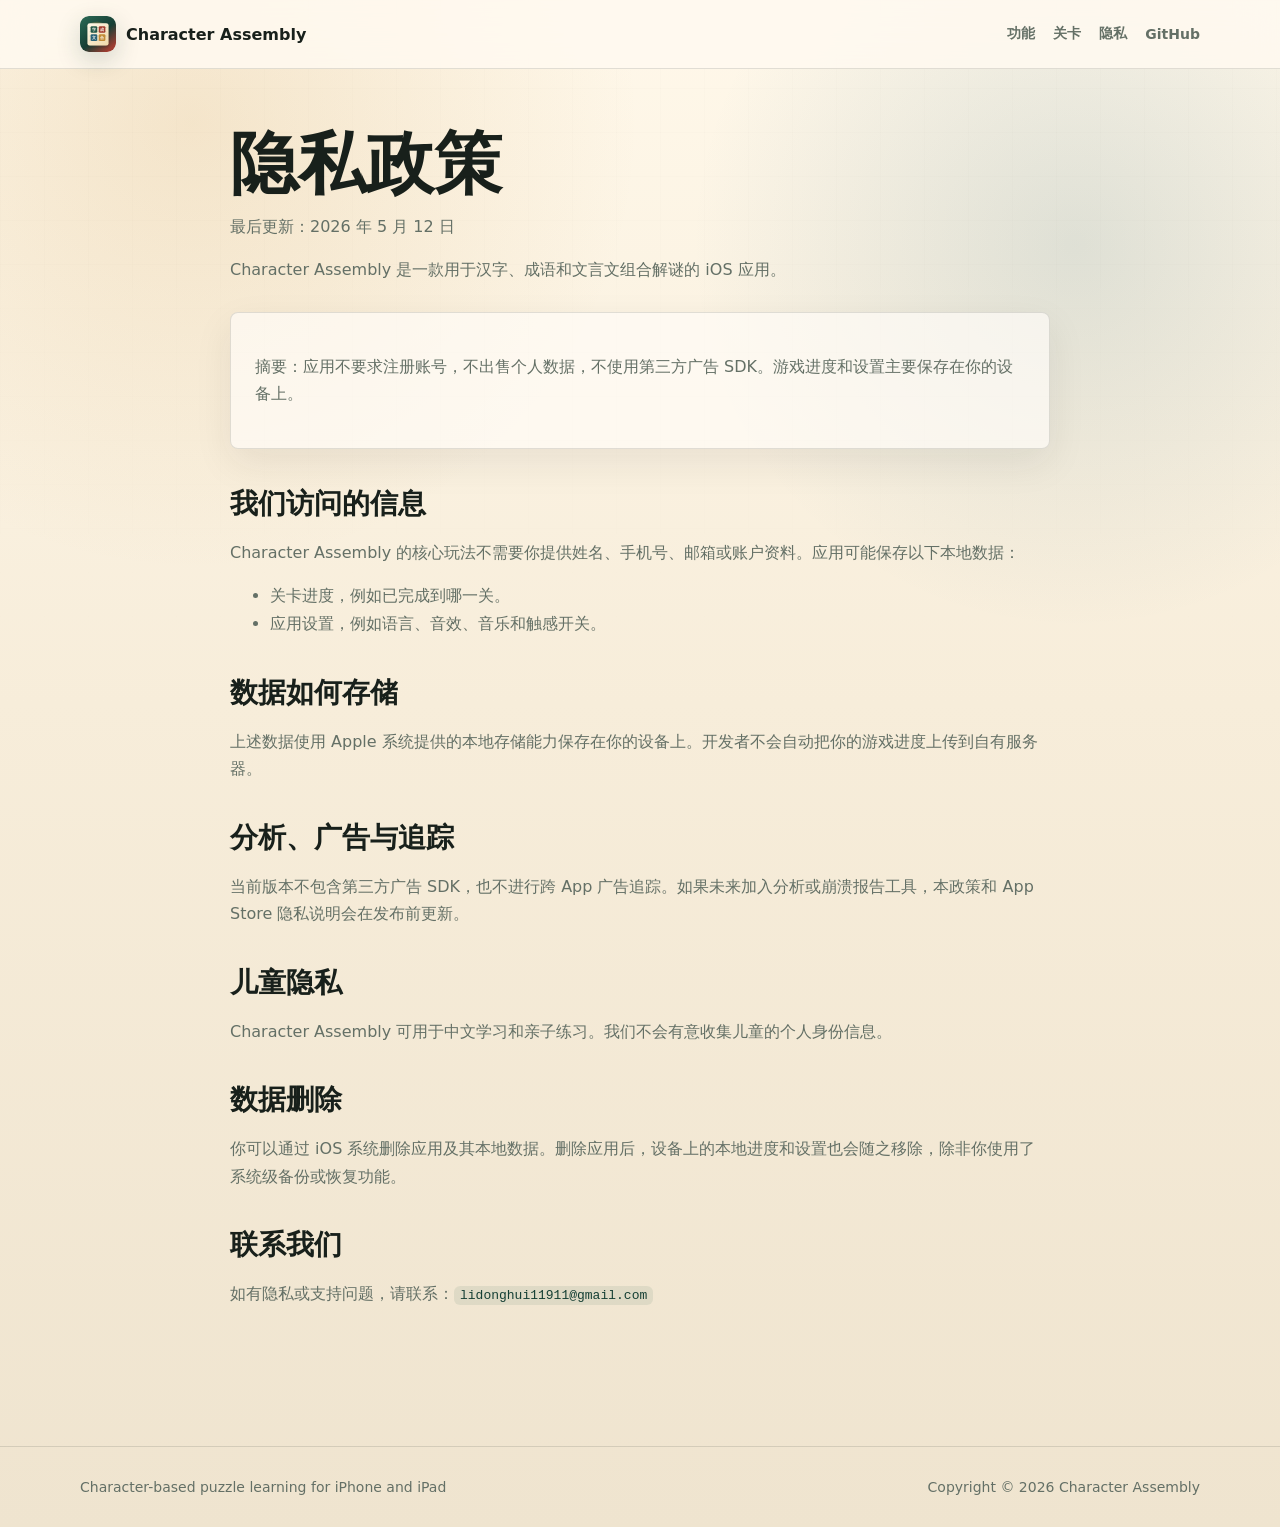
==== privacy/index.html @ bf9aca7c "官网" ====
<!doctype html>
<html lang="zh-CN">
  <head>
    <meta charset="utf-8">
    <meta name="viewport" content="width=device-width, initial-scale=1">
    <title>隐私政策 | Character Assembly</title>
    <meta name="description" content="Character Assembly 隐私政策。">
    <meta name="theme-color" content="#235947">
    <link rel="icon" href="../assets/app-icon.svg" type="image/svg+xml">
    <link rel="stylesheet" href="../assets/site.css">
  </head>
  <body>
    <header class="site-header">
      <nav class="nav" aria-label="Main navigation">
        <a class="brand" href="../">
          <img src="../assets/app-icon.svg" alt="">
          <span>Character Assembly</span>
        </a>
        <div class="nav-links">
          <a href="../#features">功能</a>
          <a href="../#stages">关卡</a>
          <a href="./">隐私</a>
          <a href="https://github.com/PhonixYing/CharacterAssembly" target="_blank" rel="noreferrer">GitHub</a>
        </div>
      </nav>
    </header>

    <main class="doc">
      <h1>隐私政策</h1>
      <p>最后更新：2026 年 5 月 12 日</p>
      <p>Character Assembly 是一款用于汉字、成语和文言文组合解谜的 iOS 应用。</p>

      <div class="privacy-summary">
        <p>摘要：应用不要求注册账号，不出售个人数据，不使用第三方广告 SDK。游戏进度和设置主要保存在你的设备上。</p>
      </div>

      <h2>我们访问的信息</h2>
      <p>Character Assembly 的核心玩法不需要你提供姓名、手机号、邮箱或账户资料。应用可能保存以下本地数据：</p>
      <ul>
        <li>关卡进度，例如已完成到哪一关。</li>
        <li>应用设置，例如语言、音效、音乐和触感开关。</li>
      </ul>

      <h2>数据如何存储</h2>
      <p>上述数据使用 Apple 系统提供的本地存储能力保存在你的设备上。开发者不会自动把你的游戏进度上传到自有服务器。</p>

      <h2>分析、广告与追踪</h2>
      <p>当前版本不包含第三方广告 SDK，也不进行跨 App 广告追踪。如果未来加入分析或崩溃报告工具，本政策和 App Store 隐私说明会在发布前更新。</p>

      <h2>儿童隐私</h2>
      <p>Character Assembly 可用于中文学习和亲子练习。我们不会有意收集儿童的个人身份信息。</p>

      <h2>数据删除</h2>
      <p>你可以通过 iOS 系统删除应用及其本地数据。删除应用后，设备上的本地进度和设置也会随之移除，除非你使用了系统级备份或恢复功能。</p>

      <h2>联系我们</h2>
      <p>如有隐私或支持问题，请联系：<code>lidonghui11911@gmail.com</code></p>
    </main>

    <footer class="site-footer">
      <div class="footer-inner">
        <span>Character-based puzzle learning for iPhone and iPad</span>
        <span>Copyright © 2026 Character Assembly</span>
      </div>
    </footer>
  </body>
</html>
---- assets/site.css ----
:root {
  color-scheme: light;
  --ink: #18201b;
  --muted: #647066;
  --paper: #fffaf0;
  --paper-strong: #fff4dc;
  --line: rgba(45, 55, 47, 0.14);
  --green: #235947;
  --green-strong: #153f34;
  --red: #a33d2f;
  --gold: #c28a34;
  --blue: #2b6478;
  --white: #fffdf8;
  --shadow: 0 22px 70px rgba(36, 42, 34, 0.16);
}

* {
  box-sizing: border-box;
}

html {
  scroll-behavior: smooth;
}

body {
  margin: 0;
  font-family: Inter, ui-sans-serif, system-ui, -apple-system, BlinkMacSystemFont, "Segoe UI", sans-serif;
  color: var(--ink);
  background:
    radial-gradient(circle at 15% 8%, rgba(194, 138, 52, 0.16), transparent 28rem),
    radial-gradient(circle at 84% 16%, rgba(43, 100, 120, 0.14), transparent 24rem),
    linear-gradient(180deg, #fff8ea 0%, #f7edda 46%, #efe4cf 100%);
  min-height: 100vh;
}

body::before {
  content: "";
  position: fixed;
  inset: 0;
  pointer-events: none;
  opacity: 0.34;
  background-image:
    linear-gradient(rgba(24, 32, 27, 0.035) 1px, transparent 1px),
    linear-gradient(90deg, rgba(24, 32, 27, 0.035) 1px, transparent 1px);
  background-size: 44px 44px;
  mask-image: linear-gradient(to bottom, black, transparent 82%);
}

a {
  color: inherit;
  text-decoration: none;
}

img {
  display: block;
  max-width: 100%;
}

.site-header {
  position: sticky;
  top: 0;
  z-index: 20;
  border-bottom: 1px solid var(--line);
  background: rgba(255, 250, 240, 0.86);
  backdrop-filter: blur(18px);
}

.nav {
  width: min(1120px, calc(100% - 32px));
  margin: 0 auto;
  min-height: 68px;
  display: flex;
  align-items: center;
  justify-content: space-between;
  gap: 20px;
}

.brand {
  display: inline-flex;
  align-items: center;
  gap: 10px;
  font-weight: 800;
  letter-spacing: 0;
}

.brand img {
  width: 36px;
  height: 36px;
  border-radius: 9px;
  box-shadow: 0 8px 24px rgba(21, 63, 52, 0.18);
}

.nav-links {
  display: flex;
  align-items: center;
  gap: 18px;
  color: var(--muted);
  font-size: 14px;
  font-weight: 650;
}

.nav-links a:hover {
  color: var(--green);
}

.page {
  width: min(1120px, calc(100% - 32px));
  margin: 0 auto;
}

.hero {
  min-height: calc(100vh - 68px);
  display: grid;
  grid-template-columns: minmax(0, 1.04fr) minmax(320px, 0.96fr);
  gap: 56px;
  align-items: center;
  padding: 64px 0 40px;
}

.eyebrow {
  margin: 0 0 18px;
  color: var(--red);
  font-size: 14px;
  font-weight: 800;
}

h1 {
  margin: 0;
  font-family: ui-serif, "Songti SC", "STSong", Georgia, serif;
  font-size: clamp(48px, 8vw, 96px);
  line-height: 0.94;
  letter-spacing: 0;
}

.hero-subtitle {
  margin: 22px 0 0;
  max-width: 660px;
  font-size: clamp(20px, 3vw, 34px);
  line-height: 1.18;
  font-weight: 760;
  color: #27342c;
}

.hero-copy {
  margin: 20px 0 0;
  max-width: 620px;
  color: var(--muted);
  font-size: 18px;
  line-height: 1.72;
}

.actions {
  display: flex;
  flex-wrap: wrap;
  gap: 12px;
  margin-top: 30px;
}

.button {
  display: inline-flex;
  align-items: center;
  justify-content: center;
  min-height: 44px;
  padding: 0 18px;
  border-radius: 8px;
  border: 1px solid var(--line);
  font-weight: 800;
  font-size: 14px;
}

.button.primary {
  background: var(--green);
  color: white;
  border-color: var(--green);
  box-shadow: 0 12px 28px rgba(21, 63, 52, 0.22);
}

.button.secondary {
  background: rgba(255, 253, 248, 0.72);
  color: var(--green-strong);
}

.hero-visual {
  position: relative;
  min-height: 520px;
}

.hero-visual::before {
  content: "";
  position: absolute;
  inset: 22px 24px auto auto;
  width: 76%;
  height: 80%;
  background: linear-gradient(140deg, rgba(35, 89, 71, 0.18), rgba(194, 138, 52, 0.16));
  border-radius: 8px;
  transform: rotate(3deg);
  filter: blur(1px);
}

.app-card {
  position: relative;
  margin: 0 auto;
  width: min(390px, 100%);
  background: var(--white);
  border: 1px solid rgba(45, 55, 47, 0.18);
  border-radius: 28px;
  box-shadow: var(--shadow);
  overflow: hidden;
}

.app-top {
  padding: 22px;
  color: white;
  background:
    linear-gradient(135deg, rgba(21, 63, 52, 0.96), rgba(43, 100, 120, 0.9)),
    url("app-icon.svg");
  background-size: cover;
}

.app-top-row,
.app-stage-head,
.stage-line,
.tile-pool {
  display: flex;
  align-items: center;
}

.app-top-row {
  justify-content: space-between;
  gap: 14px;
}

.app-icon {
  width: 62px;
  height: 62px;
  border-radius: 16px;
  box-shadow: 0 18px 42px rgba(0, 0, 0, 0.18);
}

.pill {
  padding: 7px 10px;
  border-radius: 999px;
  background: rgba(255, 255, 255, 0.18);
  font-size: 12px;
  font-weight: 800;
}

.app-title {
  margin: 22px 0 8px;
  font-family: ui-serif, "Songti SC", "STSong", Georgia, serif;
  font-size: 34px;
  font-weight: 900;
}

.app-caption {
  margin: 0;
  color: rgba(255, 255, 255, 0.78);
  line-height: 1.6;
}

.stage-panel {
  padding: 20px;
}

.app-stage-head {
  justify-content: space-between;
  margin-bottom: 16px;
}

.app-stage-head strong {
  font-size: 15px;
}

.progress {
  color: var(--red);
  font-size: 13px;
  font-weight: 850;
}

.stage-line {
  gap: 8px;
  margin: 9px 0;
}

.target {
  flex: 1;
  padding: 12px 10px;
  border: 1px solid rgba(35, 89, 71, 0.16);
  border-radius: 8px;
  background: #fff7e7;
  text-align: center;
  font-family: ui-serif, "Songti SC", "STSong", Georgia, serif;
  font-size: 22px;
  font-weight: 850;
}

.target.done {
  color: var(--green);
  background: #edf7ef;
}

.tile-pool {
  flex-wrap: wrap;
  gap: 8px;
  margin-top: 18px;
}

.tile {
  width: 44px;
  height: 44px;
  display: grid;
  place-items: center;
  border-radius: 8px;
  background: var(--green);
  color: white;
  font-family: ui-serif, "Songti SC", "STSong", Georgia, serif;
  font-size: 22px;
  font-weight: 850;
  box-shadow: 0 8px 20px rgba(21, 63, 52, 0.18);
}

.section {
  padding: 72px 0;
}

.section-head {
  max-width: 720px;
  margin-bottom: 28px;
}

.section h2,
.doc h1,
.doc h2 {
  margin: 0;
  font-family: ui-serif, "Songti SC", "STSong", Georgia, serif;
  letter-spacing: 0;
}

.section h2 {
  font-size: clamp(32px, 5vw, 54px);
  line-height: 1.04;
}

.section-head p,
.feature p,
.mode p,
.doc p,
.doc li {
  color: var(--muted);
  line-height: 1.72;
}

.feature-grid {
  display: grid;
  grid-template-columns: repeat(3, minmax(0, 1fr));
  gap: 16px;
}

.feature,
.mode,
.privacy-summary {
  background: rgba(255, 253, 248, 0.68);
  border: 1px solid var(--line);
  border-radius: 8px;
  padding: 24px;
  box-shadow: 0 14px 38px rgba(36, 42, 34, 0.08);
}

.feature-mark {
  width: 42px;
  height: 42px;
  display: grid;
  place-items: center;
  border-radius: 8px;
  margin-bottom: 18px;
  background: var(--green);
  color: white;
  font-family: ui-serif, "Songti SC", "STSong", Georgia, serif;
  font-size: 24px;
  font-weight: 900;
}

.feature h3,
.mode h3 {
  margin: 0 0 10px;
  font-size: 20px;
}

.feature p,
.mode p {
  margin: 0;
}

.modes {
  display: grid;
  grid-template-columns: repeat(3, minmax(0, 1fr));
  gap: 18px;
}

.mode {
  min-height: 252px;
  display: flex;
  flex-direction: column;
}

.mode-label {
  width: 58px;
  height: 58px;
  display: grid;
  place-items: center;
  margin-bottom: 24px;
  border-radius: 8px;
  color: white;
  font-family: ui-serif, "Songti SC", "STSong", Georgia, serif;
  font-size: 30px;
  font-weight: 900;
}

.mode:nth-child(1) .mode-label {
  background: var(--blue);
}

.mode:nth-child(2) .mode-label {
  background: var(--red);
}

.mode:nth-child(3) .mode-label {
  background: var(--green);
}

.mode small {
  margin-top: auto;
  color: var(--gold);
  font-weight: 850;
}

.screenshot-band {
  display: grid;
  grid-template-columns: 0.85fr 1.15fr;
  gap: 28px;
  align-items: center;
  padding: 34px;
  border-radius: 8px;
  background: rgba(21, 63, 52, 0.92);
  color: white;
  overflow: hidden;
}

.screenshot-band h2 {
  color: white;
}

.screenshot-band p {
  color: rgba(255, 255, 255, 0.76);
}

.screen-grid {
  display: grid;
  grid-template-columns: repeat(2, minmax(0, 1fr));
  gap: 14px;
}

.mini-screen {
  min-height: 210px;
  border: 1px solid rgba(255, 255, 255, 0.16);
  border-radius: 8px;
  background: #fff8e8;
  color: var(--ink);
  padding: 16px;
}

.mini-screen strong {
  display: block;
  margin-bottom: 12px;
  color: var(--green-strong);
}

.mini-row {
  display: flex;
  gap: 7px;
  margin: 8px 0;
}

.mini-block {
  flex: 1;
  height: 36px;
  border-radius: 7px;
  background: rgba(35, 89, 71, 0.16);
}

.mini-block.red {
  background: rgba(163, 61, 47, 0.2);
}

.mini-block.gold {
  background: rgba(194, 138, 52, 0.24);
}

.site-footer {
  border-top: 1px solid var(--line);
  margin-top: 42px;
  padding: 32px 0;
  color: var(--muted);
}

.footer-inner {
  width: min(1120px, calc(100% - 32px));
  margin: 0 auto;
  display: flex;
  justify-content: space-between;
  gap: 20px;
  flex-wrap: wrap;
  font-size: 14px;
}

.doc {
  width: min(820px, calc(100% - 32px));
  margin: 0 auto;
  padding: 64px 0 80px;
}

.doc h1 {
  font-size: clamp(40px, 7vw, 68px);
}

.doc h2 {
  margin-top: 36px;
  font-size: 28px;
}

.doc code {
  padding: 2px 6px;
  border-radius: 6px;
  background: rgba(35, 89, 71, 0.09);
  color: var(--green-strong);
}

.privacy-summary {
  margin: 28px 0;
}

@media (max-width: 860px) {
  .nav {
    min-height: 62px;
  }

  .nav-links {
    gap: 12px;
    font-size: 13px;
  }

  .hero {
    min-height: auto;
    grid-template-columns: 1fr;
    gap: 36px;
    padding-top: 46px;
  }

  .hero-visual {
    min-height: auto;
  }

  .feature-grid,
  .modes,
  .screenshot-band {
    grid-template-columns: 1fr;
  }

  .screenshot-band {
    padding: 24px;
  }
}

@media (max-width: 560px) {
  .nav {
    width: min(100% - 24px, 1120px);
  }

  .brand span {
    display: none;
  }

  .page,
  .footer-inner,
  .doc {
    width: min(100% - 24px, 1120px);
  }

  .nav-links {
    gap: 10px;
  }

  .hero {
    padding-top: 34px;
  }

  .actions {
    display: grid;
  }

  .button {
    width: 100%;
  }

  .app-card {
    border-radius: 20px;
  }

  .screen-grid {
    grid-template-columns: 1fr;
  }
}
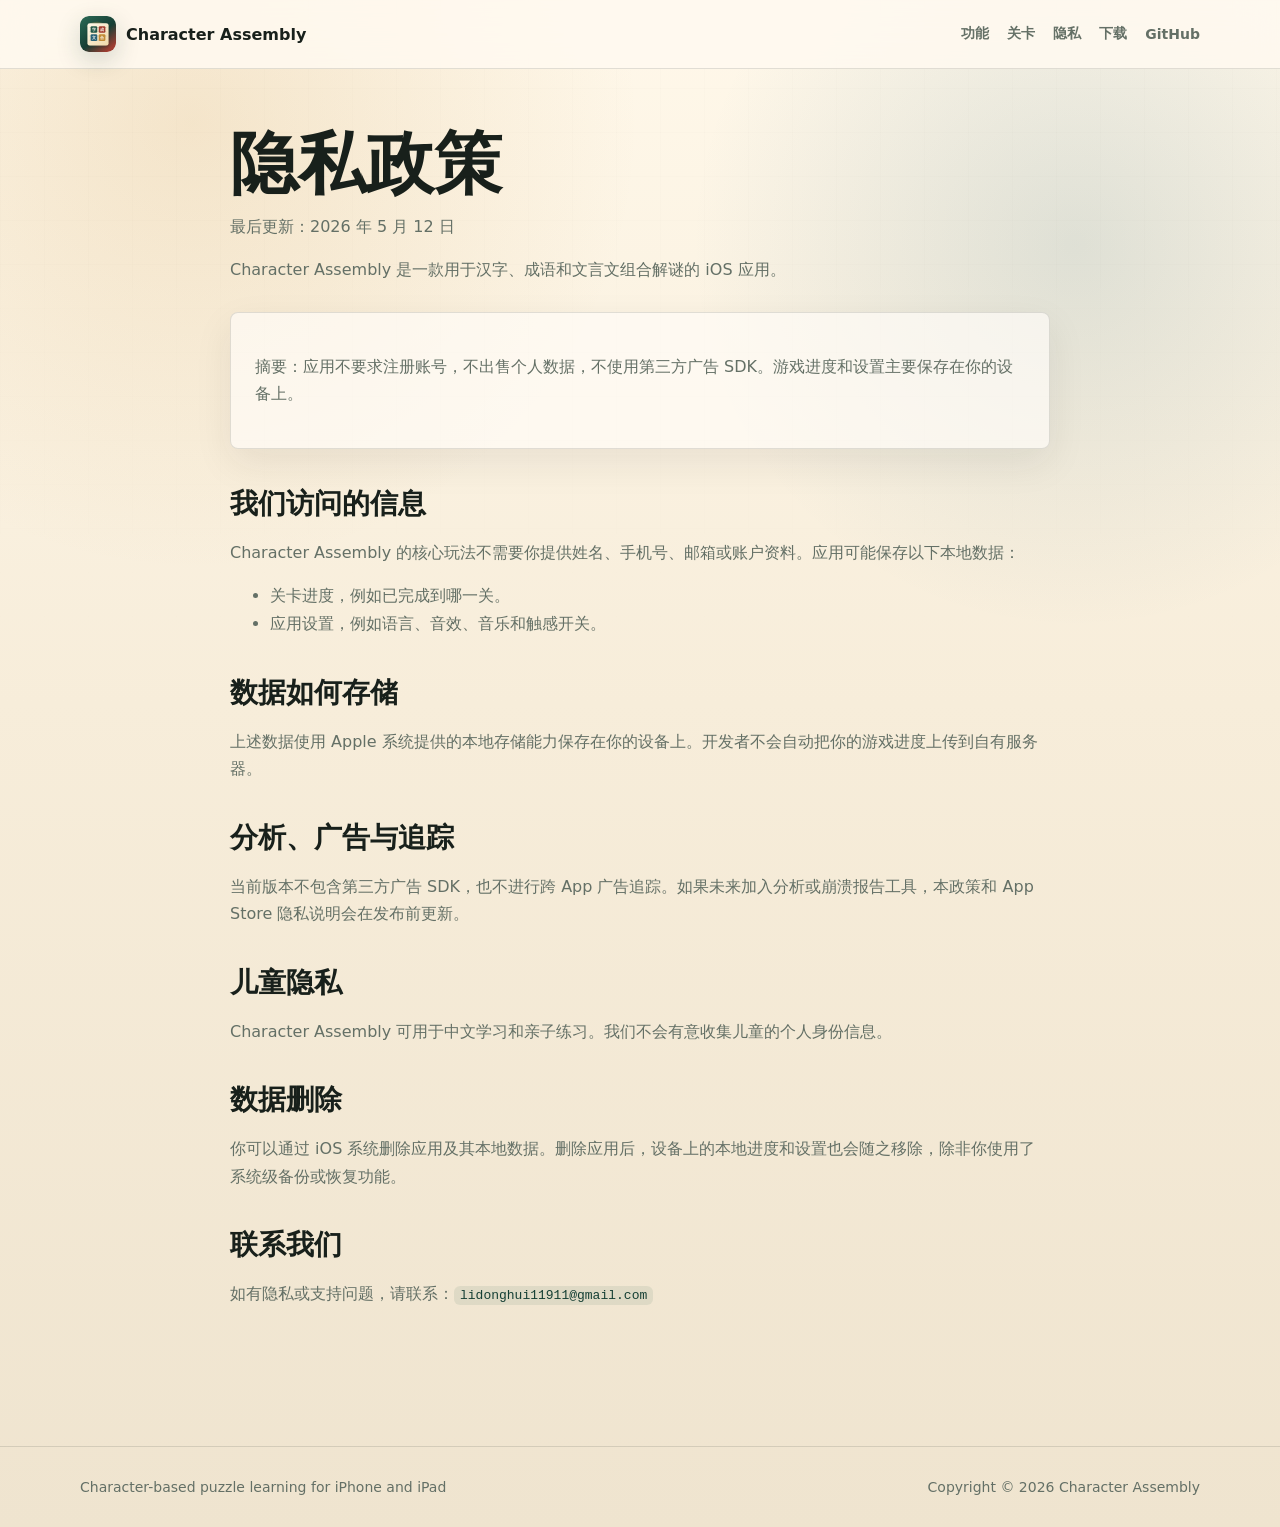
==== commit d4808668: "增加下载地址" ====
--- a/privacy/index.html
+++ b/privacy/index.html
@@ -20,6 +20,7 @@
           <a href="../#features">功能</a>
           <a href="../#stages">关卡</a>
           <a href="./">隐私</a>
+          <a href="https://apps.apple.com/app/fun-hanzi/id6804096171" target="_blank" rel="noreferrer">下载</a>
           <a href="https://github.com/PhonixYing/CharacterAssembly" target="_blank" rel="noreferrer">GitHub</a>
         </div>
       </nav>
--- a/assets/site.css
+++ b/assets/site.css
@@ -200,7 +200,7 @@
 .app-card {
   position: relative;
   margin: 0 auto;
-  width: min(390px, 100%);
+  width: min(430px, 100%);
   background: var(--white);
   border: 1px solid rgba(45, 55, 47, 0.18);
   border-radius: 28px;
@@ -219,8 +219,10 @@
 
 .app-top-row,
 .app-stage-head,
+.stroke-demo-head,
 .stage-line,
-.tile-pool {
+.tile-pool,
+.stroke-options {
   display: flex;
   align-items: center;
 }
@@ -262,12 +264,14 @@
   padding: 20px;
 }
 
-.app-stage-head {
+.app-stage-head,
+.stroke-demo-head {
   justify-content: space-between;
   margin-bottom: 16px;
 }
 
-.app-stage-head strong {
+.app-stage-head strong,
+.stroke-demo-head strong {
   font-size: 15px;
 }
 
@@ -299,10 +303,100 @@
   background: #edf7ef;
 }
 
+.stroke-demo {
+  display: grid;
+  grid-template-columns: 148px minmax(0, 1fr);
+  gap: 18px;
+  align-items: center;
+}
+
+.glyph-preview {
+  aspect-ratio: 1;
+  display: grid;
+  place-items: center;
+  border: 2px solid rgba(99, 72, 39, 0.34);
+  border-radius: 12px;
+  background:
+    linear-gradient(rgba(99, 72, 39, 0.12) 1px, transparent 1px),
+    linear-gradient(90deg, rgba(99, 72, 39, 0.12) 1px, transparent 1px),
+    #fff8e8;
+  background-size: 50% 50%;
+  color: var(--green-strong);
+  font-family: ui-serif, "Songti SC", "STSong", Georgia, serif;
+  font-size: 86px;
+  font-weight: 900;
+}
+
+.stroke-status {
+  display: grid;
+  gap: 12px;
+}
+
+.stroke-status small {
+  color: var(--muted);
+  font-weight: 750;
+}
+
+.stroke-progress-bar {
+  height: 12px;
+  border-radius: 999px;
+  overflow: hidden;
+  background: rgba(35, 89, 71, 0.12);
+}
+
+.stroke-progress-bar span {
+  display: block;
+  width: 50%;
+  height: 100%;
+  border-radius: inherit;
+  background: linear-gradient(90deg, var(--green), var(--gold));
+}
+
+.stroke-options {
+  flex-wrap: wrap;
+  gap: 10px;
+  margin-top: 20px;
+  padding: 14px;
+  border: 1px dashed rgba(35, 89, 71, 0.2);
+  border-radius: 12px;
+  background: rgba(255, 247, 231, 0.72);
+}
+
+.stroke-chip {
+  width: 58px;
+  height: 50px;
+  display: grid;
+  place-items: center;
+  border: 1px solid rgba(35, 89, 71, 0.15);
+  border-radius: 12px;
+  background: white;
+  color: var(--green-strong);
+  font-family: ui-serif, "Songti SC", "STSong", Georgia, serif;
+  font-size: 30px;
+  font-weight: 900;
+}
+
+.stroke-chip.done {
+  opacity: 0.48;
+  background: rgba(35, 89, 71, 0.10);
+}
+
+.stroke-chip.active {
+  border-color: rgba(163, 61, 47, 0.42);
+  background: rgba(163, 61, 47, 0.12);
+  color: var(--red);
+}
+
 .tile-pool {
+  align-items: flex-start;
   flex-wrap: wrap;
-  gap: 8px;
-  margin-top: 18px;
+  gap: 10px;
+  min-height: 118px;
+  margin-top: 20px;
+  padding: 14px;
+  border: 1px dashed rgba(35, 89, 71, 0.2);
+  border-radius: 12px;
+  background: rgba(255, 247, 231, 0.72);
 }
 
 .tile {
@@ -344,6 +438,7 @@
 .section-head p,
 .feature p,
 .mode p,
+.update-card p,
 .doc p,
 .doc li {
   color: var(--muted);
@@ -352,12 +447,13 @@
 
 .feature-grid {
   display: grid;
-  grid-template-columns: repeat(3, minmax(0, 1fr));
+  grid-template-columns: repeat(4, minmax(0, 1fr));
   gap: 16px;
 }
 
 .feature,
 .mode,
+.update-card,
 .privacy-summary {
   background: rgba(255, 253, 248, 0.68);
   border: 1px solid var(--line);
@@ -381,14 +477,33 @@
 }
 
 .feature h3,
-.mode h3 {
+.mode h3,
+.update-card h3 {
   margin: 0 0 10px;
   font-size: 20px;
 }
 
 .feature p,
-.mode p {
+.mode p,
+.update-card p {
   margin: 0;
+}
+
+.update-grid {
+  display: grid;
+  grid-template-columns: repeat(3, minmax(0, 1fr));
+  gap: 16px;
+}
+
+.update-kicker {
+  display: inline-flex;
+  margin-bottom: 14px;
+  padding: 6px 9px;
+  border-radius: 999px;
+  background: rgba(35, 89, 71, 0.10);
+  color: var(--green-strong);
+  font-size: 12px;
+  font-weight: 850;
 }
 
 .modes {
@@ -456,7 +571,7 @@
 
 .screen-grid {
   display: grid;
-  grid-template-columns: repeat(2, minmax(0, 1fr));
+  grid-template-columns: repeat(3, minmax(0, 1fr));
   gap: 14px;
 }
 
@@ -473,6 +588,20 @@
   display: block;
   margin-bottom: 12px;
   color: var(--green-strong);
+}
+
+.mini-glyph {
+  height: 82px;
+  display: grid;
+  place-items: center;
+  margin-bottom: 12px;
+  border: 1px solid rgba(35, 89, 71, 0.14);
+  border-radius: 8px;
+  background: rgba(35, 89, 71, 0.08);
+  color: var(--green-strong);
+  font-family: ui-serif, "Songti SC", "STSong", Georgia, serif;
+  font-size: 58px;
+  font-weight: 900;
 }
 
 .mini-row {
@@ -561,8 +690,13 @@
   }
 
   .feature-grid,
+  .update-grid,
   .modes,
   .screenshot-band {
+    grid-template-columns: 1fr;
+  }
+
+  .screen-grid {
     grid-template-columns: 1fr;
   }
 
@@ -590,6 +724,10 @@
     gap: 10px;
   }
 
+  .nav-links a[href*="github"] {
+    display: none;
+  }
+
   .hero {
     padding-top: 34px;
   }
@@ -606,7 +744,62 @@
     border-radius: 20px;
   }
 
+  .stroke-demo,
   .screen-grid {
     grid-template-columns: 1fr;
   }
-}
+
+  .glyph-preview {
+    max-width: 180px;
+    margin: 0 auto;
+  }
+}
+
+/* App Store 下载徽章 */
+.store-badge {
+  display: inline-flex;
+  align-items: center;
+  gap: 11px;
+  min-height: 48px;
+  padding: 6px 18px 6px 13px;
+  border-radius: 12px;
+  background: #0f1512;
+  color: #ffffff;
+  line-height: 1.16;
+  transition: transform 0.16s ease, opacity 0.16s ease;
+}
+
+.store-badge:hover {
+  transform: translateY(-2px);
+  opacity: 0.94;
+}
+
+.store-badge-icon {
+  width: 25px;
+  height: 25px;
+  flex: none;
+  fill: currentColor;
+}
+
+.store-badge-text {
+  display: grid;
+  text-align: left;
+}
+
+.store-badge-line {
+  font-size: 11px;
+  font-weight: 700;
+  letter-spacing: 0.02em;
+  opacity: 0.8;
+}
+
+.store-badge-name {
+  font-size: 16px;
+  font-weight: 800;
+  letter-spacing: 0.01em;
+}
+
+.screenshot-band .store-badge {
+  background: #ffffff;
+  color: #101410;
+}
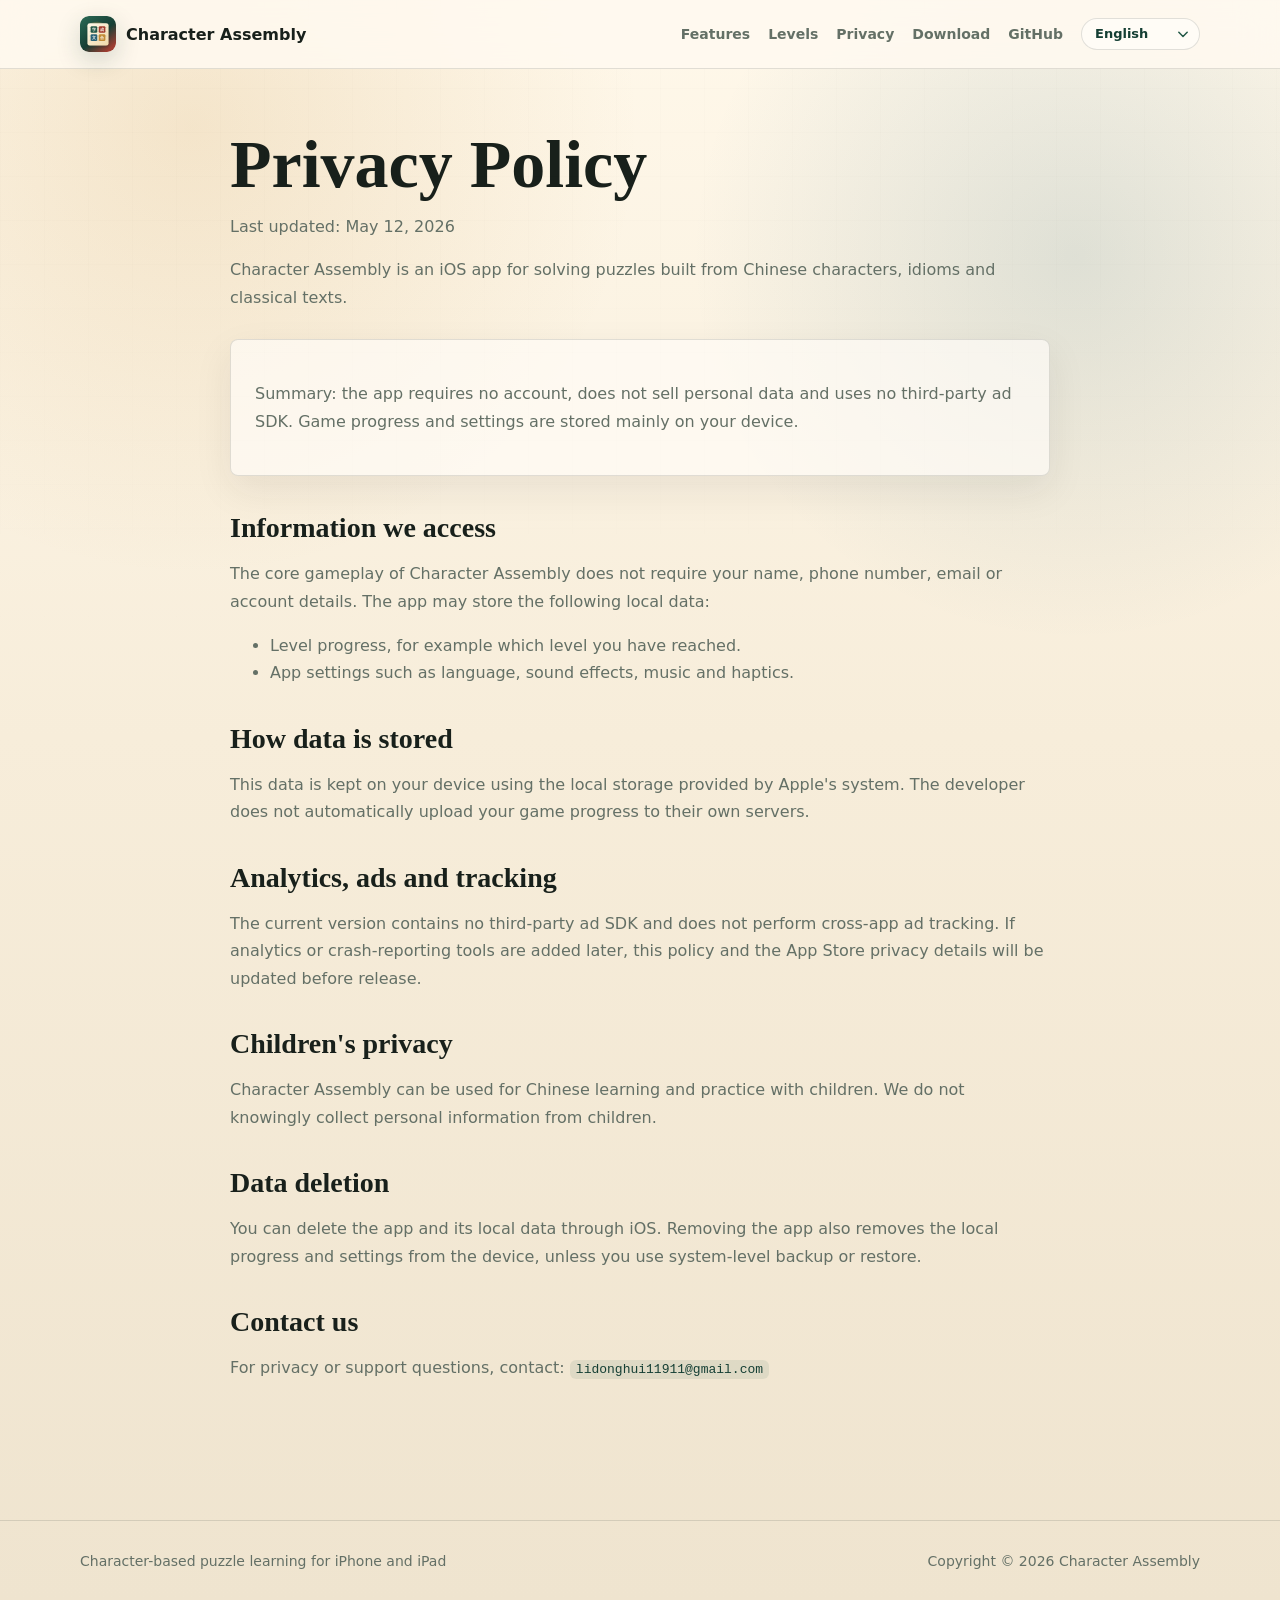
==== commit b0bdae10: "增加英文/法文/德文/葡萄牙语/西班牙语适配" ====
--- a/privacy/index.html
+++ b/privacy/index.html
@@ -1,13 +1,37 @@
 <!doctype html>
-<html lang="zh-CN">
+<html lang="en" data-i18n-page="privacy">
   <head>
     <meta charset="utf-8">
     <meta name="viewport" content="width=device-width, initial-scale=1">
-    <title>隐私政策 | Character Assembly</title>
-    <meta name="description" content="Character Assembly 隐私政策。">
+    <script>
+      /* 解析阶段先确定语言：?lang > 用户选择（localStorage）> 浏览器系统语言 > 英文。
+         支持的语言列表与 assets/i18n.js 保持一致；非英文时先隐藏页面，避免闪出默认英文。 */
+      (function () {
+        var supported = ["en", "zh", "es", "fr", "de", "pt"];
+        var code = "en";
+        try {
+          var query = new URLSearchParams(location.search).get("lang");
+          var browser = (navigator.languages && navigator.languages[0]) || navigator.language || "";
+          var raw = String(query || localStorage.getItem("characterAssembly.locale") || browser || "en").toLowerCase().split("-")[0];
+          if (supported.indexOf(raw) !== -1) code = raw;
+        } catch (error) { /* 隐私模式等场景下使用默认语言 */ }
+        var root = document.documentElement;
+        root.setAttribute("data-locale", code);
+        root.setAttribute("lang", code === "zh" ? "zh-CN" : code);
+        if (code !== "en") {
+          var guard = document.createElement("style");
+          guard.textContent = "html:not([data-i18n-ready]) body{visibility:hidden}";
+          document.head.appendChild(guard);
+          setTimeout(function () { root.setAttribute("data-i18n-ready", "true"); }, 2000);
+        }
+      })();
+    </script>
+    <title data-i18n="page.privacy.metaTitle">Privacy Policy | Character Assembly</title>
+    <meta name="description" data-i18n-content="page.privacy.metaDescription" content="Character Assembly privacy policy.">
     <meta name="theme-color" content="#235947">
     <link rel="icon" href="../assets/app-icon.svg" type="image/svg+xml">
     <link rel="stylesheet" href="../assets/site.css">
+    <script src="../assets/i18n.js" defer></script>
   </head>
   <body>
     <header class="site-header">
@@ -17,51 +41,52 @@
           <span>Character Assembly</span>
         </a>
         <div class="nav-links">
-          <a href="../#features">功能</a>
-          <a href="../#stages">关卡</a>
-          <a href="./">隐私</a>
-          <a href="https://apps.apple.com/app/fun-hanzi/id6804096171" target="_blank" rel="noreferrer">下载</a>
+          <a href="../#features" data-i18n="nav.features">Features</a>
+          <a href="../#stages" data-i18n="nav.stages">Levels</a>
+          <a href="./" data-i18n="nav.privacy">Privacy</a>
+          <a href="https://apps.apple.com/app/fun-hanzi/id6804096171" target="_blank" rel="noreferrer" data-i18n="nav.download">Download</a>
           <a href="https://github.com/PhonixYing/CharacterAssembly" target="_blank" rel="noreferrer">GitHub</a>
+          <div class="lang-switch" data-lang-switch></div>
         </div>
       </nav>
     </header>
 
     <main class="doc">
-      <h1>隐私政策</h1>
-      <p>最后更新：2026 年 5 月 12 日</p>
-      <p>Character Assembly 是一款用于汉字、成语和文言文组合解谜的 iOS 应用。</p>
+      <h1 data-i18n="page.privacy.title">Privacy Policy</h1>
+      <p data-i18n="page.privacy.updated">Last updated: May 12, 2026</p>
+      <p data-i18n="page.privacy.intro">Character Assembly is an iOS app for solving puzzles built from Chinese characters, idioms and classical texts.</p>
 
       <div class="privacy-summary">
-        <p>摘要：应用不要求注册账号，不出售个人数据，不使用第三方广告 SDK。游戏进度和设置主要保存在你的设备上。</p>
+        <p data-i18n="page.privacy.summary">Summary: the app requires no account, does not sell personal data and uses no third-party ad SDK. Game progress and settings are stored mainly on your device.</p>
       </div>
 
-      <h2>我们访问的信息</h2>
-      <p>Character Assembly 的核心玩法不需要你提供姓名、手机号、邮箱或账户资料。应用可能保存以下本地数据：</p>
+      <h2 data-i18n="page.privacy.info.title">Information we access</h2>
+      <p data-i18n="page.privacy.info.body">The core gameplay of Character Assembly does not require your name, phone number, email or account details. The app may store the following local data:</p>
       <ul>
-        <li>关卡进度，例如已完成到哪一关。</li>
-        <li>应用设置，例如语言、音效、音乐和触感开关。</li>
+        <li data-i18n="page.privacy.info.item1">Level progress, for example which level you have reached.</li>
+        <li data-i18n="page.privacy.info.item2">App settings such as language, sound effects, music and haptics.</li>
       </ul>
 
-      <h2>数据如何存储</h2>
-      <p>上述数据使用 Apple 系统提供的本地存储能力保存在你的设备上。开发者不会自动把你的游戏进度上传到自有服务器。</p>
+      <h2 data-i18n="page.privacy.storage.title">How data is stored</h2>
+      <p data-i18n="page.privacy.storage.body">This data is kept on your device using the local storage provided by Apple's system. The developer does not automatically upload your game progress to their own servers.</p>
 
-      <h2>分析、广告与追踪</h2>
-      <p>当前版本不包含第三方广告 SDK，也不进行跨 App 广告追踪。如果未来加入分析或崩溃报告工具，本政策和 App Store 隐私说明会在发布前更新。</p>
+      <h2 data-i18n="page.privacy.ads.title">Analytics, ads and tracking</h2>
+      <p data-i18n="page.privacy.ads.body">The current version contains no third-party ad SDK and does not perform cross-app ad tracking. If analytics or crash-reporting tools are added later, this policy and the App Store privacy details will be updated before release.</p>
 
-      <h2>儿童隐私</h2>
-      <p>Character Assembly 可用于中文学习和亲子练习。我们不会有意收集儿童的个人身份信息。</p>
+      <h2 data-i18n="page.privacy.children.title">Children's privacy</h2>
+      <p data-i18n="page.privacy.children.body">Character Assembly can be used for Chinese learning and practice with children. We do not knowingly collect personal information from children.</p>
 
-      <h2>数据删除</h2>
-      <p>你可以通过 iOS 系统删除应用及其本地数据。删除应用后，设备上的本地进度和设置也会随之移除，除非你使用了系统级备份或恢复功能。</p>
+      <h2 data-i18n="page.privacy.deletion.title">Data deletion</h2>
+      <p data-i18n="page.privacy.deletion.body">You can delete the app and its local data through iOS. Removing the app also removes the local progress and settings from the device, unless you use system-level backup or restore.</p>
 
-      <h2>联系我们</h2>
-      <p>如有隐私或支持问题，请联系：<code>lidonghui11911@gmail.com</code></p>
+      <h2 data-i18n="page.privacy.contact.title">Contact us</h2>
+      <p data-i18n-html="page.privacy.contact.body">For privacy or support questions, contact: <code>lidonghui11911@gmail.com</code></p>
     </main>
 
     <footer class="site-footer">
       <div class="footer-inner">
-        <span>Character-based puzzle learning for iPhone and iPad</span>
-        <span>Copyright © 2026 Character Assembly</span>
+        <span data-i18n="footer.tagline">Character-based puzzle learning for iPhone and iPad</span>
+        <span data-i18n="footer.copyright">Copyright © 2026 Character Assembly</span>
       </div>
     </footer>
   </body>
--- a/assets/site.css
+++ b/assets/site.css
@@ -708,6 +708,20 @@
 @media (max-width: 560px) {
   .nav {
     width: min(100% - 24px, 1120px);
+    flex-wrap: wrap;
+    padding: 8px 0;
+    row-gap: 6px;
+  }
+
+  .nav-links {
+    flex-wrap: wrap;
+    row-gap: 6px;
+  }
+
+  .lang-select {
+    max-width: 126px;
+    padding: 6px 26px 6px 11px;
+    font-size: 12px;
   }
 
   .brand span {
@@ -803,3 +817,38 @@
   background: #ffffff;
   color: #101410;
 }
+
+/* 语言切换器 */
+.lang-switch {
+  display: inline-flex;
+  align-items: center;
+}
+
+.lang-select {
+  appearance: none;
+  -webkit-appearance: none;
+  max-width: 150px;
+  padding: 7px 28px 7px 13px;
+  border: 1px solid var(--line);
+  border-radius: 999px;
+  background-color: rgba(255, 253, 248, 0.82);
+  background-image: url("data:image/svg+xml;charset=utf-8,%3Csvg xmlns='http://www.w3.org/2000/svg' viewBox='0 0 12 8'%3E%3Cpath d='M1 1.4 6 6.4l5-5' fill='none' stroke='%23235947' stroke-width='1.8' stroke-linecap='round' stroke-linejoin='round'/%3E%3C/svg%3E");
+  background-repeat: no-repeat;
+  background-position: right 11px center;
+  background-size: 10px 7px;
+  color: var(--green-strong);
+  font: inherit;
+  font-size: 13px;
+  font-weight: 750;
+  line-height: 1.2;
+  cursor: pointer;
+}
+
+.lang-select:hover {
+  border-color: rgba(35, 89, 71, 0.42);
+}
+
+.lang-select:focus-visible {
+  outline: 2px solid var(--green);
+  outline-offset: 2px;
+}
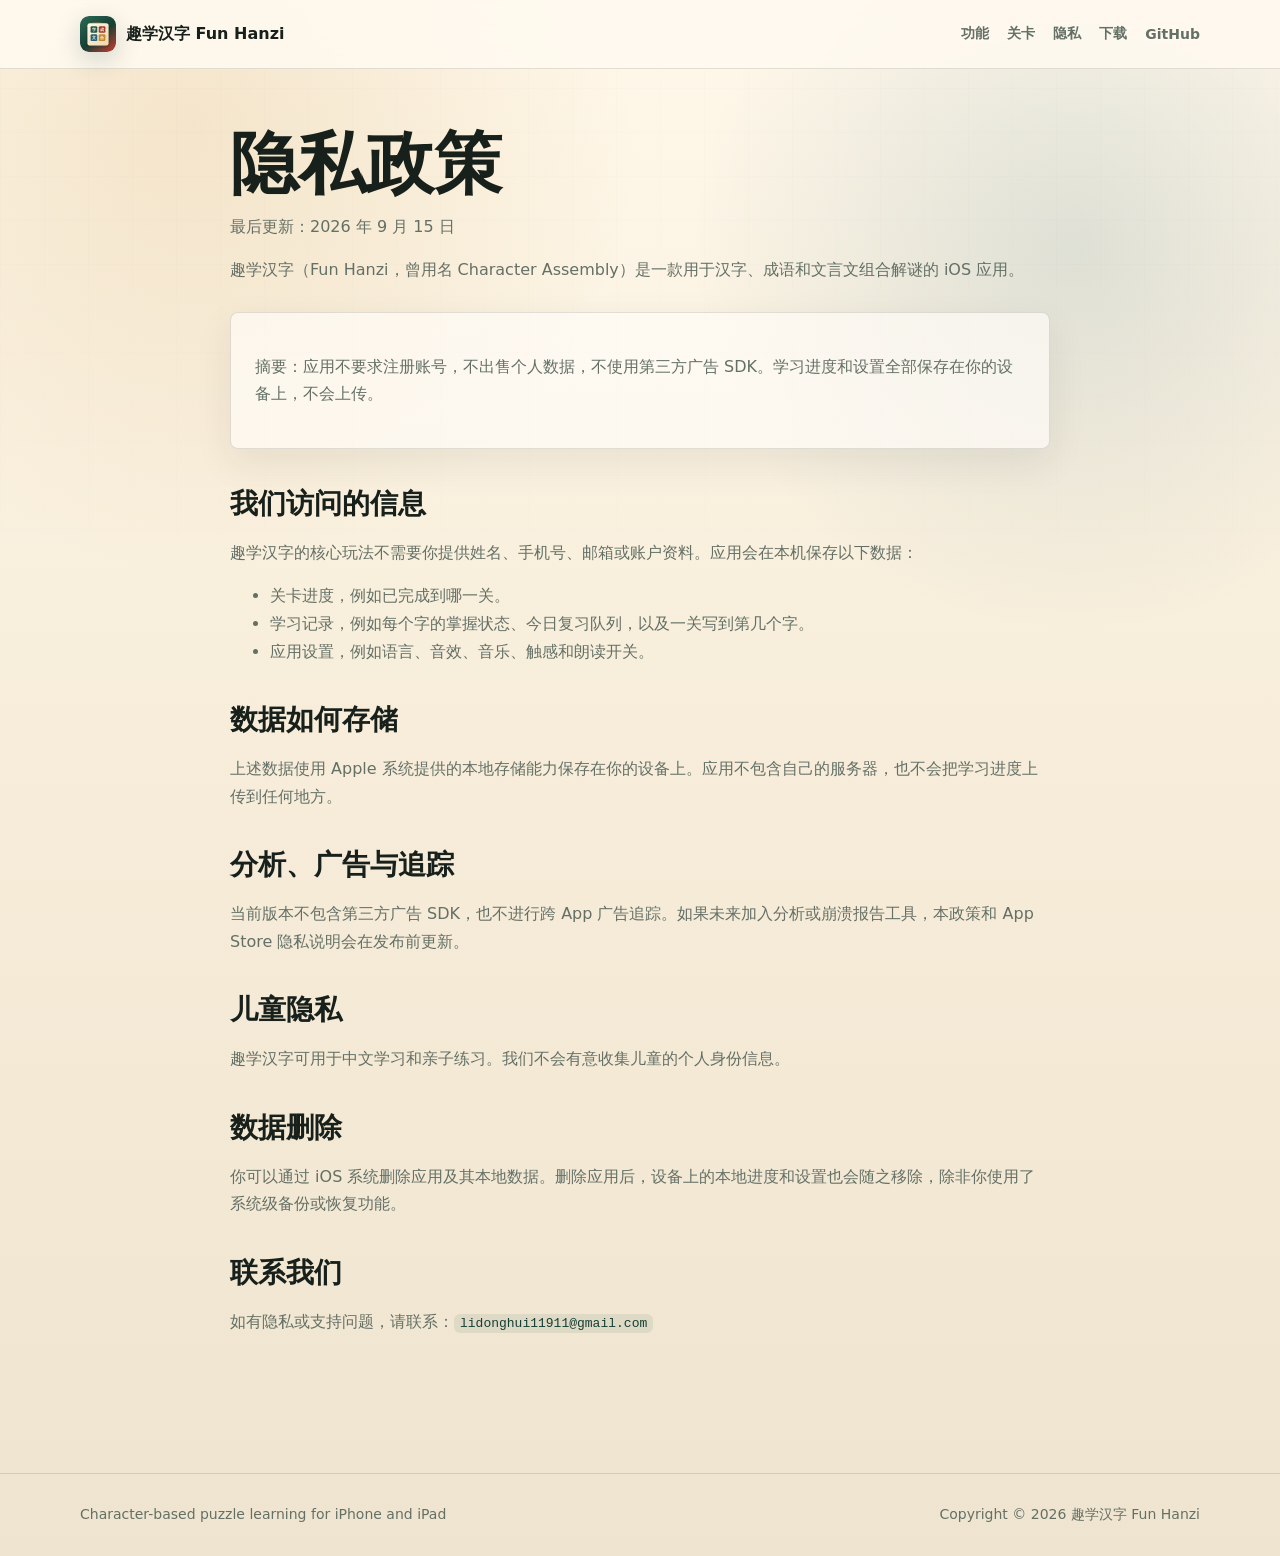
==== commit c1eafa46: "SEO优化，增加几篇推广文章" ====
--- a/privacy/index.html
+++ b/privacy/index.html
@@ -1,92 +1,68 @@
 <!doctype html>
-<html lang="en" data-i18n-page="privacy">
+<html lang="zh-CN">
   <head>
     <meta charset="utf-8">
     <meta name="viewport" content="width=device-width, initial-scale=1">
-    <script>
-      /* 解析阶段先确定语言：?lang > 用户选择（localStorage）> 浏览器系统语言 > 英文。
-         支持的语言列表与 assets/i18n.js 保持一致；非英文时先隐藏页面，避免闪出默认英文。 */
-      (function () {
-        var supported = ["en", "zh", "es", "fr", "de", "pt"];
-        var code = "en";
-        try {
-          var query = new URLSearchParams(location.search).get("lang");
-          var browser = (navigator.languages && navigator.languages[0]) || navigator.language || "";
-          var raw = String(query || localStorage.getItem("characterAssembly.locale") || browser || "en").toLowerCase().split("-")[0];
-          if (supported.indexOf(raw) !== -1) code = raw;
-        } catch (error) { /* 隐私模式等场景下使用默认语言 */ }
-        var root = document.documentElement;
-        root.setAttribute("data-locale", code);
-        root.setAttribute("lang", code === "zh" ? "zh-CN" : code);
-        if (code !== "en") {
-          var guard = document.createElement("style");
-          guard.textContent = "html:not([data-i18n-ready]) body{visibility:hidden}";
-          document.head.appendChild(guard);
-          setTimeout(function () { root.setAttribute("data-i18n-ready", "true"); }, 2000);
-        }
-      })();
-    </script>
-    <title data-i18n="page.privacy.metaTitle">Privacy Policy | Character Assembly</title>
-    <meta name="description" data-i18n-content="page.privacy.metaDescription" content="Character Assembly privacy policy.">
+    <title>隐私政策 | 趣学汉字 Fun Hanzi</title>
+    <meta name="description" content="趣学汉字（Fun Hanzi）隐私政策。">
     <meta name="theme-color" content="#235947">
     <link rel="icon" href="../assets/app-icon.svg" type="image/svg+xml">
     <link rel="stylesheet" href="../assets/site.css">
-    <script src="../assets/i18n.js" defer></script>
   </head>
   <body>
     <header class="site-header">
       <nav class="nav" aria-label="Main navigation">
         <a class="brand" href="../">
           <img src="../assets/app-icon.svg" alt="">
-          <span>Character Assembly</span>
+          <span>趣学汉字 Fun Hanzi</span>
         </a>
         <div class="nav-links">
-          <a href="../#features" data-i18n="nav.features">Features</a>
-          <a href="../#stages" data-i18n="nav.stages">Levels</a>
-          <a href="./" data-i18n="nav.privacy">Privacy</a>
-          <a href="https://apps.apple.com/app/fun-hanzi/id6804096171" target="_blank" rel="noreferrer" data-i18n="nav.download">Download</a>
+          <a href="../#features">功能</a>
+          <a href="../#stages">关卡</a>
+          <a href="./">隐私</a>
+          <a href="https://apps.apple.com/app/fun-hanzi/id6804096171" target="_blank" rel="noreferrer">下载</a>
           <a href="https://github.com/PhonixYing/CharacterAssembly" target="_blank" rel="noreferrer">GitHub</a>
-          <div class="lang-switch" data-lang-switch></div>
         </div>
       </nav>
     </header>
 
     <main class="doc">
-      <h1 data-i18n="page.privacy.title">Privacy Policy</h1>
-      <p data-i18n="page.privacy.updated">Last updated: May 12, 2026</p>
-      <p data-i18n="page.privacy.intro">Character Assembly is an iOS app for solving puzzles built from Chinese characters, idioms and classical texts.</p>
+      <h1>隐私政策</h1>
+      <p>最后更新：2026 年 9 月 15 日</p>
+      <p>趣学汉字（Fun Hanzi，曾用名 Character Assembly）是一款用于汉字、成语和文言文组合解谜的 iOS 应用。</p>
 
       <div class="privacy-summary">
-        <p data-i18n="page.privacy.summary">Summary: the app requires no account, does not sell personal data and uses no third-party ad SDK. Game progress and settings are stored mainly on your device.</p>
+        <p>摘要：应用不要求注册账号，不出售个人数据，不使用第三方广告 SDK。学习进度和设置全部保存在你的设备上，不会上传。</p>
       </div>
 
-      <h2 data-i18n="page.privacy.info.title">Information we access</h2>
-      <p data-i18n="page.privacy.info.body">The core gameplay of Character Assembly does not require your name, phone number, email or account details. The app may store the following local data:</p>
+      <h2>我们访问的信息</h2>
+      <p>趣学汉字的核心玩法不需要你提供姓名、手机号、邮箱或账户资料。应用会在本机保存以下数据：</p>
       <ul>
-        <li data-i18n="page.privacy.info.item1">Level progress, for example which level you have reached.</li>
-        <li data-i18n="page.privacy.info.item2">App settings such as language, sound effects, music and haptics.</li>
+        <li>关卡进度，例如已完成到哪一关。</li>
+        <li>学习记录，例如每个字的掌握状态、今日复习队列，以及一关写到第几个字。</li>
+        <li>应用设置，例如语言、音效、音乐、触感和朗读开关。</li>
       </ul>
 
-      <h2 data-i18n="page.privacy.storage.title">How data is stored</h2>
-      <p data-i18n="page.privacy.storage.body">This data is kept on your device using the local storage provided by Apple's system. The developer does not automatically upload your game progress to their own servers.</p>
+      <h2>数据如何存储</h2>
+      <p>上述数据使用 Apple 系统提供的本地存储能力保存在你的设备上。应用不包含自己的服务器，也不会把学习进度上传到任何地方。</p>
 
-      <h2 data-i18n="page.privacy.ads.title">Analytics, ads and tracking</h2>
-      <p data-i18n="page.privacy.ads.body">The current version contains no third-party ad SDK and does not perform cross-app ad tracking. If analytics or crash-reporting tools are added later, this policy and the App Store privacy details will be updated before release.</p>
+      <h2>分析、广告与追踪</h2>
+      <p>当前版本不包含第三方广告 SDK，也不进行跨 App 广告追踪。如果未来加入分析或崩溃报告工具，本政策和 App Store 隐私说明会在发布前更新。</p>
 
-      <h2 data-i18n="page.privacy.children.title">Children's privacy</h2>
-      <p data-i18n="page.privacy.children.body">Character Assembly can be used for Chinese learning and practice with children. We do not knowingly collect personal information from children.</p>
+      <h2>儿童隐私</h2>
+      <p>趣学汉字可用于中文学习和亲子练习。我们不会有意收集儿童的个人身份信息。</p>
 
-      <h2 data-i18n="page.privacy.deletion.title">Data deletion</h2>
-      <p data-i18n="page.privacy.deletion.body">You can delete the app and its local data through iOS. Removing the app also removes the local progress and settings from the device, unless you use system-level backup or restore.</p>
+      <h2>数据删除</h2>
+      <p>你可以通过 iOS 系统删除应用及其本地数据。删除应用后，设备上的本地进度和设置也会随之移除，除非你使用了系统级备份或恢复功能。</p>
 
-      <h2 data-i18n="page.privacy.contact.title">Contact us</h2>
-      <p data-i18n-html="page.privacy.contact.body">For privacy or support questions, contact: <code>lidonghui11911@gmail.com</code></p>
+      <h2>联系我们</h2>
+      <p>如有隐私或支持问题，请联系：<code>lidonghui11911@gmail.com</code></p>
     </main>
 
     <footer class="site-footer">
       <div class="footer-inner">
-        <span data-i18n="footer.tagline">Character-based puzzle learning for iPhone and iPad</span>
-        <span data-i18n="footer.copyright">Copyright © 2026 Character Assembly</span>
+        <span>Character-based puzzle learning for iPhone and iPad</span>
+        <span>Copyright © 2026 趣学汉字 Fun Hanzi</span>
       </div>
     </footer>
   </body>
--- a/assets/site.css
+++ b/assets/site.css
@@ -221,8 +221,7 @@
 .app-stage-head,
 .stroke-demo-head,
 .stage-line,
-.tile-pool,
-.stroke-options {
+.tile-pool {
   display: flex;
   align-items: center;
 }
@@ -327,6 +326,11 @@
   font-weight: 900;
 }
 
+.glyph-preview.trace-guide {
+  color: rgba(163, 61, 47, 0.16);
+  -webkit-text-stroke: 1.5px rgba(163, 61, 47, 0.38);
+}
+
 .stroke-status {
   display: grid;
   gap: 12px;
@@ -352,9 +356,11 @@
   background: linear-gradient(90deg, var(--green), var(--gold));
 }
 
-.stroke-options {
+.stroke-legend {
+  display: flex;
   flex-wrap: wrap;
-  gap: 10px;
+  align-items: center;
+  gap: 12px 22px;
   margin-top: 20px;
   padding: 14px;
   border: 1px dashed rgba(35, 89, 71, 0.2);
@@ -362,29 +368,35 @@
   background: rgba(255, 247, 231, 0.72);
 }
 
-.stroke-chip {
-  width: 58px;
-  height: 50px;
-  display: grid;
-  place-items: center;
-  border: 1px solid rgba(35, 89, 71, 0.15);
-  border-radius: 12px;
-  background: white;
-  color: var(--green-strong);
-  font-family: ui-serif, "Songti SC", "STSong", Georgia, serif;
-  font-size: 30px;
-  font-weight: 900;
-}
-
-.stroke-chip.done {
-  opacity: 0.48;
-  background: rgba(35, 89, 71, 0.10);
-}
-
-.stroke-chip.active {
+.stroke-legend-item {
+  display: inline-flex;
+  align-items: center;
+  gap: 8px;
+  color: var(--muted);
+  font-size: 14px;
+  font-weight: 800;
+}
+
+.legend-swatch {
+  display: block;
+  width: 14px;
+  height: 14px;
+  border: 1.5px solid transparent;
+  border-radius: 5px;
+}
+
+.legend-swatch.done {
+  background: var(--green);
+}
+
+.legend-swatch.current {
   border-color: rgba(163, 61, 47, 0.42);
   background: rgba(163, 61, 47, 0.12);
-  color: var(--red);
+}
+
+.legend-swatch.pending {
+  border-color: rgba(35, 89, 71, 0.18);
+  background: white;
 }
 
 .tile-pool {
@@ -708,20 +720,6 @@
 @media (max-width: 560px) {
   .nav {
     width: min(100% - 24px, 1120px);
-    flex-wrap: wrap;
-    padding: 8px 0;
-    row-gap: 6px;
-  }
-
-  .nav-links {
-    flex-wrap: wrap;
-    row-gap: 6px;
-  }
-
-  .lang-select {
-    max-width: 126px;
-    padding: 6px 26px 6px 11px;
-    font-size: 12px;
   }
 
   .brand span {
@@ -818,37 +816,88 @@
   color: #101410;
 }
 
-/* 语言切换器 */
-.lang-switch {
-  display: inline-flex;
-  align-items: center;
-}
-
-.lang-select {
-  appearance: none;
-  -webkit-appearance: none;
-  max-width: 150px;
-  padding: 7px 28px 7px 13px;
+/* 文章卡片 */
+.post-grid {
+  display: grid;
+  grid-template-columns: repeat(3, minmax(0, 1fr));
+  gap: 16px;
+}
+
+.post-card {
+  display: flex;
+  flex-direction: column;
+  padding: 24px;
   border: 1px solid var(--line);
+  border-radius: 8px;
+  background: rgba(255, 253, 248, 0.68);
+  box-shadow: 0 14px 38px rgba(36, 42, 34, 0.08);
+  transition: transform 0.16s ease, box-shadow 0.16s ease;
+}
+
+.post-card:hover {
+  transform: translateY(-3px);
+  box-shadow: 0 20px 46px rgba(36, 42, 34, 0.14);
+}
+
+.post-kicker {
+  align-self: flex-start;
+  margin-bottom: 14px;
+  padding: 6px 9px;
   border-radius: 999px;
-  background-color: rgba(255, 253, 248, 0.82);
-  background-image: url("data:image/svg+xml;charset=utf-8,%3Csvg xmlns='http://www.w3.org/2000/svg' viewBox='0 0 12 8'%3E%3Cpath d='M1 1.4 6 6.4l5-5' fill='none' stroke='%23235947' stroke-width='1.8' stroke-linecap='round' stroke-linejoin='round'/%3E%3C/svg%3E");
-  background-repeat: no-repeat;
-  background-position: right 11px center;
-  background-size: 10px 7px;
+  background: rgba(35, 89, 71, 0.10);
   color: var(--green-strong);
-  font: inherit;
-  font-size: 13px;
-  font-weight: 750;
-  line-height: 1.2;
+  font-size: 12px;
+  font-weight: 850;
+}
+
+.post-card h3 {
+  margin: 0 0 10px;
+  font-size: 20px;
+  line-height: 1.35;
+}
+
+.post-card p {
+  margin: 0;
+  color: var(--muted);
+  line-height: 1.7;
+}
+
+.post-more {
+  margin-top: 16px;
+  color: var(--green);
+  font-size: 14px;
+  font-weight: 850;
+}
+
+/* 常见问题 */
+.faq-list {
+  display: grid;
+  gap: 12px;
+  max-width: 900px;
+}
+
+.faq-item {
+  padding: 18px 22px;
+  border: 1px solid var(--line);
+  border-radius: 8px;
+  background: rgba(255, 253, 248, 0.72);
+}
+
+.faq-item summary {
   cursor: pointer;
-}
-
-.lang-select:hover {
-  border-color: rgba(35, 89, 71, 0.42);
-}
-
-.lang-select:focus-visible {
-  outline: 2px solid var(--green);
-  outline-offset: 2px;
-}
+  font-size: 17px;
+  font-weight: 800;
+  color: var(--green-strong);
+}
+
+.faq-item p {
+  margin: 12px 0 0;
+  color: var(--muted);
+  line-height: 1.72;
+}
+
+@media (max-width: 860px) {
+  .post-grid {
+    grid-template-columns: 1fr;
+  }
+}
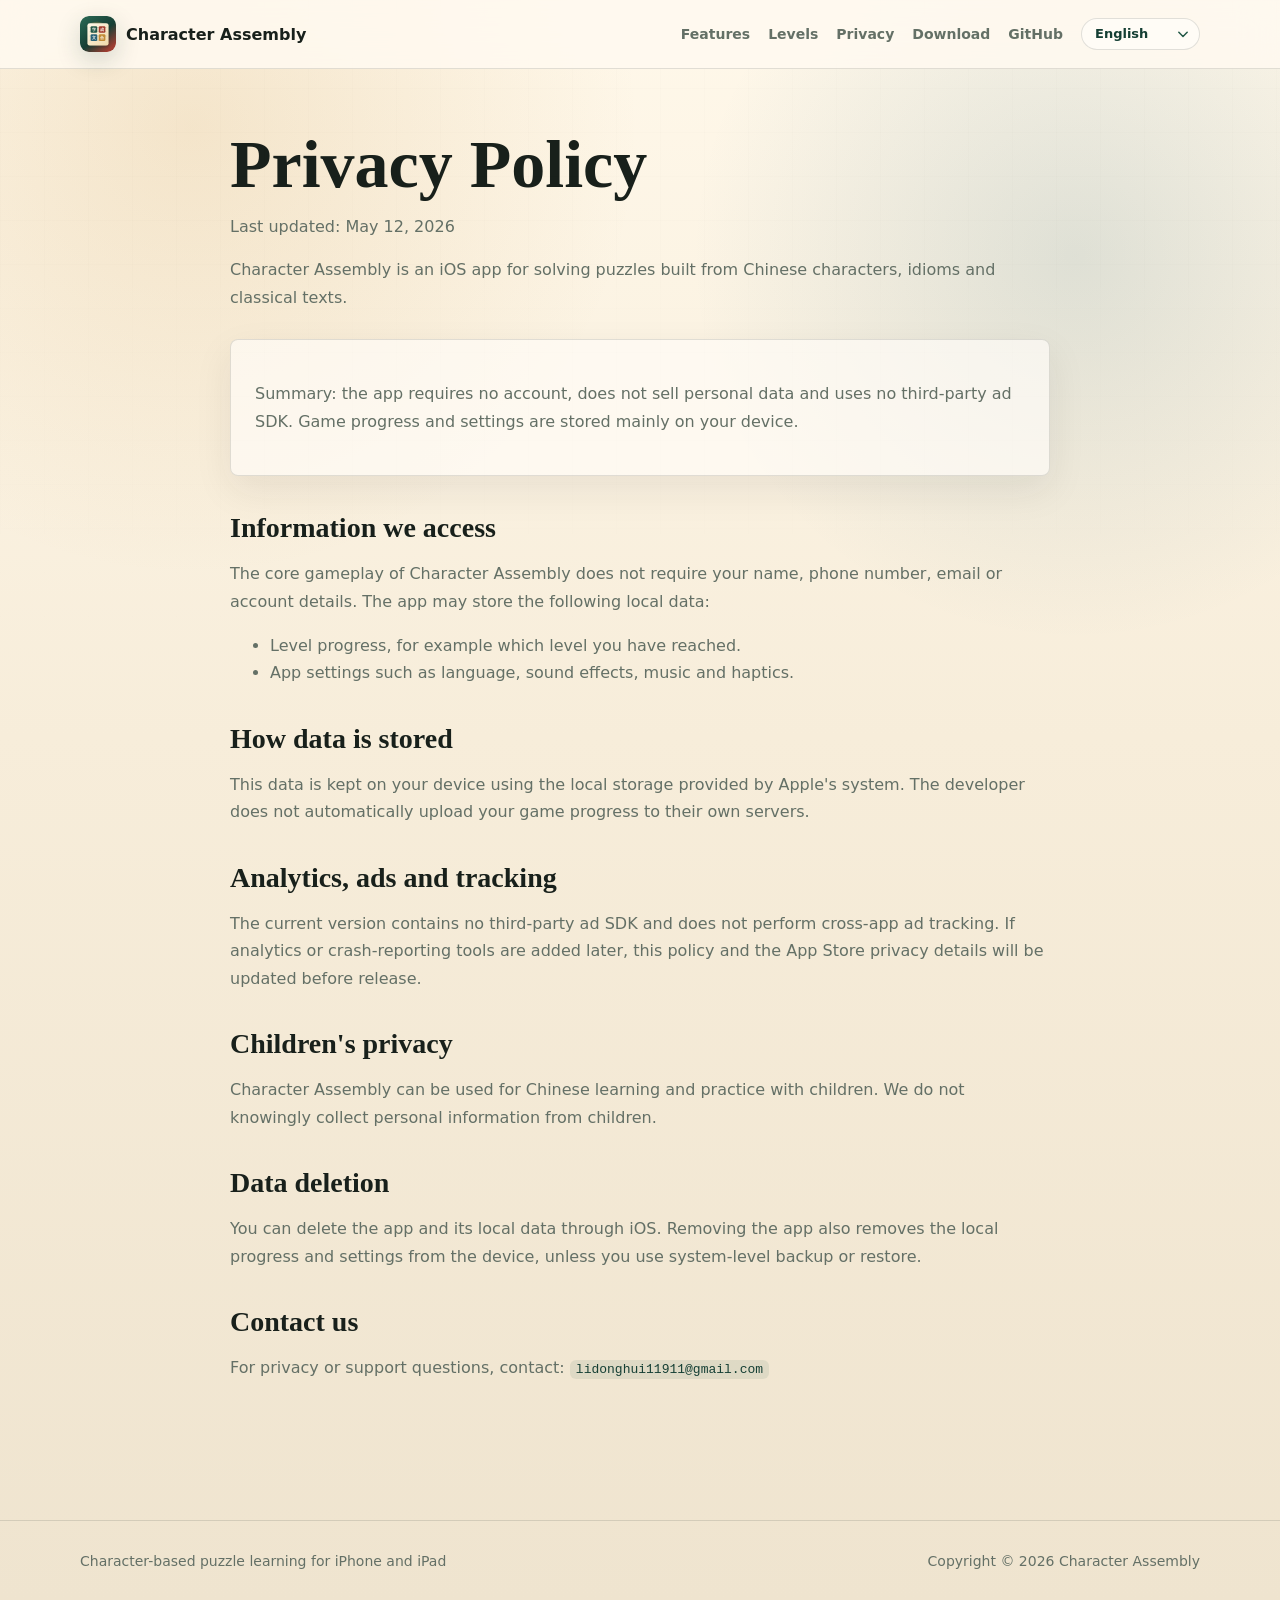
==== commit d4ec3f4c: "Merge: 多语言适配（en/fr/de/pt/es）与 SEO 优化、推广文章 - 保留 i18n.js 多语言架构，新增文章区与 FAQ 区的中英文词条 - 首页补 canonical / OG" ====
--- a/privacy/index.html
+++ b/privacy/index.html
@@ -1,68 +1,92 @@
 <!doctype html>
-<html lang="zh-CN">
+<html lang="en" data-i18n-page="privacy">
   <head>
     <meta charset="utf-8">
     <meta name="viewport" content="width=device-width, initial-scale=1">
-    <title>隐私政策 | 趣学汉字 Fun Hanzi</title>
-    <meta name="description" content="趣学汉字（Fun Hanzi）隐私政策。">
+    <script>
+      /* 解析阶段先确定语言：?lang > 用户选择（localStorage）> 浏览器系统语言 > 英文。
+         支持的语言列表与 assets/i18n.js 保持一致；非英文时先隐藏页面，避免闪出默认英文。 */
+      (function () {
+        var supported = ["en", "zh", "es", "fr", "de", "pt"];
+        var code = "en";
+        try {
+          var query = new URLSearchParams(location.search).get("lang");
+          var browser = (navigator.languages && navigator.languages[0]) || navigator.language || "";
+          var raw = String(query || localStorage.getItem("characterAssembly.locale") || browser || "en").toLowerCase().split("-")[0];
+          if (supported.indexOf(raw) !== -1) code = raw;
+        } catch (error) { /* 隐私模式等场景下使用默认语言 */ }
+        var root = document.documentElement;
+        root.setAttribute("data-locale", code);
+        root.setAttribute("lang", code === "zh" ? "zh-CN" : code);
+        if (code !== "en") {
+          var guard = document.createElement("style");
+          guard.textContent = "html:not([data-i18n-ready]) body{visibility:hidden}";
+          document.head.appendChild(guard);
+          setTimeout(function () { root.setAttribute("data-i18n-ready", "true"); }, 2000);
+        }
+      })();
+    </script>
+    <title data-i18n="page.privacy.metaTitle">Privacy Policy | Character Assembly</title>
+    <meta name="description" data-i18n-content="page.privacy.metaDescription" content="Character Assembly privacy policy.">
     <meta name="theme-color" content="#235947">
     <link rel="icon" href="../assets/app-icon.svg" type="image/svg+xml">
     <link rel="stylesheet" href="../assets/site.css">
+    <script src="../assets/i18n.js" defer></script>
   </head>
   <body>
     <header class="site-header">
       <nav class="nav" aria-label="Main navigation">
         <a class="brand" href="../">
           <img src="../assets/app-icon.svg" alt="">
-          <span>趣学汉字 Fun Hanzi</span>
+          <span>Character Assembly</span>
         </a>
         <div class="nav-links">
-          <a href="../#features">功能</a>
-          <a href="../#stages">关卡</a>
-          <a href="./">隐私</a>
-          <a href="https://apps.apple.com/app/fun-hanzi/id6804096171" target="_blank" rel="noreferrer">下载</a>
+          <a href="../#features" data-i18n="nav.features">Features</a>
+          <a href="../#stages" data-i18n="nav.stages">Levels</a>
+          <a href="./" data-i18n="nav.privacy">Privacy</a>
+          <a href="https://apps.apple.com/app/fun-hanzi/id6804096171" target="_blank" rel="noreferrer" data-i18n="nav.download">Download</a>
           <a href="https://github.com/PhonixYing/CharacterAssembly" target="_blank" rel="noreferrer">GitHub</a>
+          <div class="lang-switch" data-lang-switch></div>
         </div>
       </nav>
     </header>
 
     <main class="doc">
-      <h1>隐私政策</h1>
-      <p>最后更新：2026 年 9 月 15 日</p>
-      <p>趣学汉字（Fun Hanzi，曾用名 Character Assembly）是一款用于汉字、成语和文言文组合解谜的 iOS 应用。</p>
+      <h1 data-i18n="page.privacy.title">Privacy Policy</h1>
+      <p data-i18n="page.privacy.updated">Last updated: May 12, 2026</p>
+      <p data-i18n="page.privacy.intro">Character Assembly is an iOS app for solving puzzles built from Chinese characters, idioms and classical texts.</p>
 
       <div class="privacy-summary">
-        <p>摘要：应用不要求注册账号，不出售个人数据，不使用第三方广告 SDK。学习进度和设置全部保存在你的设备上，不会上传。</p>
+        <p data-i18n="page.privacy.summary">Summary: the app requires no account, does not sell personal data and uses no third-party ad SDK. Game progress and settings are stored mainly on your device.</p>
       </div>
 
-      <h2>我们访问的信息</h2>
-      <p>趣学汉字的核心玩法不需要你提供姓名、手机号、邮箱或账户资料。应用会在本机保存以下数据：</p>
+      <h2 data-i18n="page.privacy.info.title">Information we access</h2>
+      <p data-i18n="page.privacy.info.body">The core gameplay of Character Assembly does not require your name, phone number, email or account details. The app may store the following local data:</p>
       <ul>
-        <li>关卡进度，例如已完成到哪一关。</li>
-        <li>学习记录，例如每个字的掌握状态、今日复习队列，以及一关写到第几个字。</li>
-        <li>应用设置，例如语言、音效、音乐、触感和朗读开关。</li>
+        <li data-i18n="page.privacy.info.item1">Level progress, for example which level you have reached.</li>
+        <li data-i18n="page.privacy.info.item2">App settings such as language, sound effects, music and haptics.</li>
       </ul>
 
-      <h2>数据如何存储</h2>
-      <p>上述数据使用 Apple 系统提供的本地存储能力保存在你的设备上。应用不包含自己的服务器，也不会把学习进度上传到任何地方。</p>
+      <h2 data-i18n="page.privacy.storage.title">How data is stored</h2>
+      <p data-i18n="page.privacy.storage.body">This data is kept on your device using the local storage provided by Apple's system. The developer does not automatically upload your game progress to their own servers.</p>
 
-      <h2>分析、广告与追踪</h2>
-      <p>当前版本不包含第三方广告 SDK，也不进行跨 App 广告追踪。如果未来加入分析或崩溃报告工具，本政策和 App Store 隐私说明会在发布前更新。</p>
+      <h2 data-i18n="page.privacy.ads.title">Analytics, ads and tracking</h2>
+      <p data-i18n="page.privacy.ads.body">The current version contains no third-party ad SDK and does not perform cross-app ad tracking. If analytics or crash-reporting tools are added later, this policy and the App Store privacy details will be updated before release.</p>
 
-      <h2>儿童隐私</h2>
-      <p>趣学汉字可用于中文学习和亲子练习。我们不会有意收集儿童的个人身份信息。</p>
+      <h2 data-i18n="page.privacy.children.title">Children's privacy</h2>
+      <p data-i18n="page.privacy.children.body">Character Assembly can be used for Chinese learning and practice with children. We do not knowingly collect personal information from children.</p>
 
-      <h2>数据删除</h2>
-      <p>你可以通过 iOS 系统删除应用及其本地数据。删除应用后，设备上的本地进度和设置也会随之移除，除非你使用了系统级备份或恢复功能。</p>
+      <h2 data-i18n="page.privacy.deletion.title">Data deletion</h2>
+      <p data-i18n="page.privacy.deletion.body">You can delete the app and its local data through iOS. Removing the app also removes the local progress and settings from the device, unless you use system-level backup or restore.</p>
 
-      <h2>联系我们</h2>
-      <p>如有隐私或支持问题，请联系：<code>lidonghui11911@gmail.com</code></p>
+      <h2 data-i18n="page.privacy.contact.title">Contact us</h2>
+      <p data-i18n-html="page.privacy.contact.body">For privacy or support questions, contact: <code>lidonghui11911@gmail.com</code></p>
     </main>
 
     <footer class="site-footer">
       <div class="footer-inner">
-        <span>Character-based puzzle learning for iPhone and iPad</span>
-        <span>Copyright © 2026 趣学汉字 Fun Hanzi</span>
+        <span data-i18n="footer.tagline">Character-based puzzle learning for iPhone and iPad</span>
+        <span data-i18n="footer.copyright">Copyright © 2026 Character Assembly</span>
       </div>
     </footer>
   </body>
--- a/assets/site.css
+++ b/assets/site.css
@@ -221,7 +221,8 @@
 .app-stage-head,
 .stroke-demo-head,
 .stage-line,
-.tile-pool {
+.tile-pool,
+.stroke-options {
   display: flex;
   align-items: center;
 }
@@ -326,11 +327,6 @@
   font-weight: 900;
 }
 
-.glyph-preview.trace-guide {
-  color: rgba(163, 61, 47, 0.16);
-  -webkit-text-stroke: 1.5px rgba(163, 61, 47, 0.38);
-}
-
 .stroke-status {
   display: grid;
   gap: 12px;
@@ -356,11 +352,9 @@
   background: linear-gradient(90deg, var(--green), var(--gold));
 }
 
-.stroke-legend {
-  display: flex;
+.stroke-options {
   flex-wrap: wrap;
-  align-items: center;
-  gap: 12px 22px;
+  gap: 10px;
   margin-top: 20px;
   padding: 14px;
   border: 1px dashed rgba(35, 89, 71, 0.2);
@@ -368,35 +362,29 @@
   background: rgba(255, 247, 231, 0.72);
 }
 
-.stroke-legend-item {
-  display: inline-flex;
-  align-items: center;
-  gap: 8px;
-  color: var(--muted);
-  font-size: 14px;
-  font-weight: 800;
-}
-
-.legend-swatch {
-  display: block;
-  width: 14px;
-  height: 14px;
-  border: 1.5px solid transparent;
-  border-radius: 5px;
-}
-
-.legend-swatch.done {
-  background: var(--green);
-}
-
-.legend-swatch.current {
+.stroke-chip {
+  width: 58px;
+  height: 50px;
+  display: grid;
+  place-items: center;
+  border: 1px solid rgba(35, 89, 71, 0.15);
+  border-radius: 12px;
+  background: white;
+  color: var(--green-strong);
+  font-family: ui-serif, "Songti SC", "STSong", Georgia, serif;
+  font-size: 30px;
+  font-weight: 900;
+}
+
+.stroke-chip.done {
+  opacity: 0.48;
+  background: rgba(35, 89, 71, 0.10);
+}
+
+.stroke-chip.active {
   border-color: rgba(163, 61, 47, 0.42);
   background: rgba(163, 61, 47, 0.12);
-}
-
-.legend-swatch.pending {
-  border-color: rgba(35, 89, 71, 0.18);
-  background: white;
+  color: var(--red);
 }
 
 .tile-pool {
@@ -720,6 +708,20 @@
 @media (max-width: 560px) {
   .nav {
     width: min(100% - 24px, 1120px);
+    flex-wrap: wrap;
+    padding: 8px 0;
+    row-gap: 6px;
+  }
+
+  .nav-links {
+    flex-wrap: wrap;
+    row-gap: 6px;
+  }
+
+  .lang-select {
+    max-width: 126px;
+    padding: 6px 26px 6px 11px;
+    font-size: 12px;
   }
 
   .brand span {
@@ -816,6 +818,41 @@
   color: #101410;
 }
 
+/* 语言切换器 */
+.lang-switch {
+  display: inline-flex;
+  align-items: center;
+}
+
+.lang-select {
+  appearance: none;
+  -webkit-appearance: none;
+  max-width: 150px;
+  padding: 7px 28px 7px 13px;
+  border: 1px solid var(--line);
+  border-radius: 999px;
+  background-color: rgba(255, 253, 248, 0.82);
+  background-image: url("data:image/svg+xml;charset=utf-8,%3Csvg xmlns='http://www.w3.org/2000/svg' viewBox='0 0 12 8'%3E%3Cpath d='M1 1.4 6 6.4l5-5' fill='none' stroke='%23235947' stroke-width='1.8' stroke-linecap='round' stroke-linejoin='round'/%3E%3C/svg%3E");
+  background-repeat: no-repeat;
+  background-position: right 11px center;
+  background-size: 10px 7px;
+  color: var(--green-strong);
+  font: inherit;
+  font-size: 13px;
+  font-weight: 750;
+  line-height: 1.2;
+  cursor: pointer;
+}
+
+.lang-select:hover {
+  border-color: rgba(35, 89, 71, 0.42);
+}
+
+.lang-select:focus-visible {
+  outline: 2px solid var(--green);
+  outline-offset: 2px;
+}
+
 /* 文章卡片 */
 .post-grid {
   display: grid;
